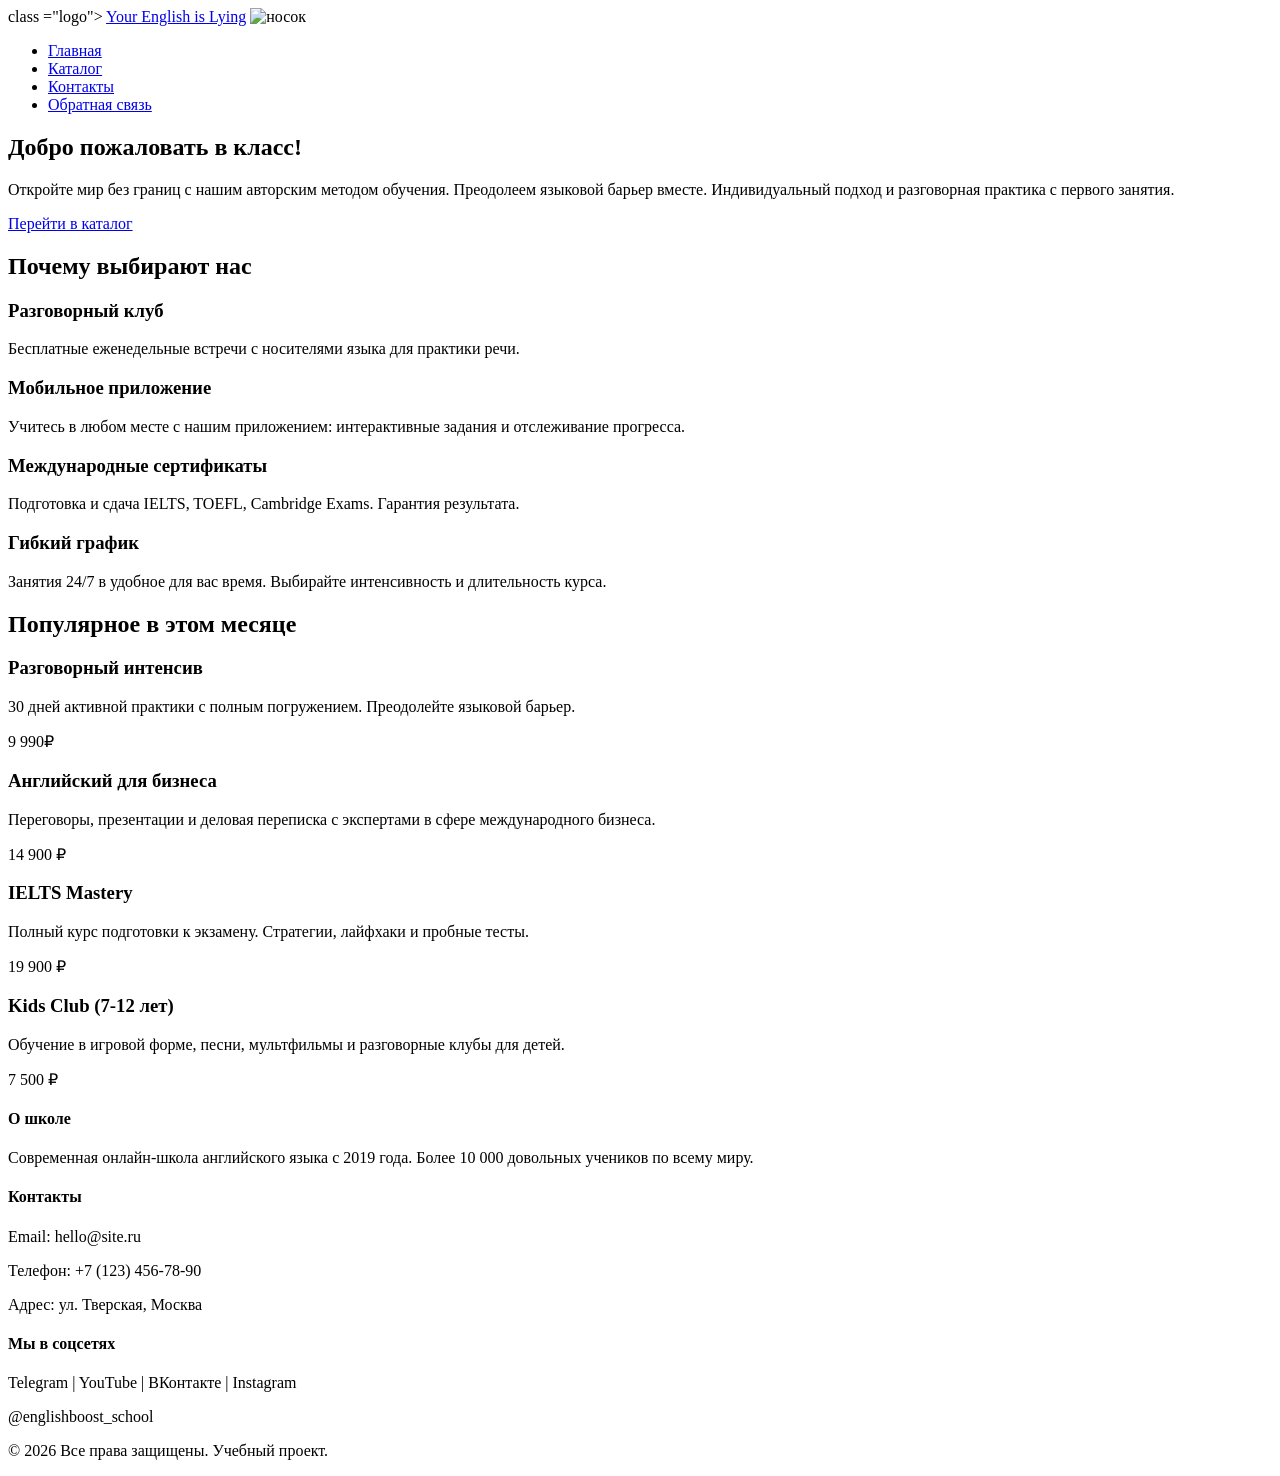
==== index/index.html @ 938558bb "Добавил свою тему на главную страницу и создал страницу Каталога" ====
<!DOCTYPE html>
<html lang="ru">
<head>
    <meta charset="UTF-8">
    <meta name="viewport" content="width=device-width, initial-scale=1.0, viewport-fit=cover">
    <title>Главная страница</title>
    <link rel="stylesheet" href="style.css">
</head>
<body>
    <header>
        <div> class ="logo">
            <a href="index.html">Your English is Lying</a>
            <img src="C:\Users\rdd\Desktop\sitet\index\img\sinonim.org_2026-06-08 10_24_40.jpeg" alt="носок" height="200px" width="200px">
            <nav>
                <ul>
                    <li><a href="index.html">Главная</a></li>
                    <li><a href="catalog.html">Каталог</a></li>
                    <li><a href="contacts.html">Контакты</a></li>
                    <li><a href="feedback.html">Обратная связь</a></li>
                </ul>
            </nav>
        </div>
    </header>

    <main>
        <section>
            <div>
                <h1>Добро пожаловать в класс!</h1>
                <p>Откройте мир без границ с нашим авторским методом обучения. Преодолеем языковой барьер вместе. Индивидуальный подход и разговорная практика с первого занятия.</p>
                <a href="catalog.html">Перейти в каталог</a>
            </div>
        </section>

        <section>
            <div>
                <h2>Почему выбирают нас</h2>
                <div>
                    <div>
                        <div></div>
                        <h3>Разговорный клуб</h3>
                        <p>Бесплатные еженедельные встречи с носителями языка для практики речи.</p>
                    </div>
                    <div>
                        <div></div>
                        <h3>Мобильное приложение</h3>
                        <p>Учитесь в любом месте с нашим приложением: интерактивные задания и отслеживание прогресса.</p>
                    </div>
                    <div>
                        <div></div>
                        <h3>Международные сертификаты</h3>
                        <p>Подготовка и сдача IELTS, TOEFL, Cambridge Exams. Гарантия результата.</p>
                    </div>
                    <div>
                        <div></div>
                        <h3>Гибкий график</h3>
                        <p>Занятия 24/7 в удобное для вас время. Выбирайте интенсивность и длительность курса.</p>
                    </div>
                </div>
            </div>
        </section>

        <section>
            <div>
                <h2>Популярное в этом месяце</h2>
                <div>
                    <div>
                        <div></div>
                        <div>
                            <h3>Разговорный интенсив</h3>
                            <p>30 дней активной практики с полным погружением. Преодолейте языковой барьер.</p>
                            <div>9 990₽</div>
                        </div>
                    </div>
                    <div>
                        <div></div>
                        <div>
                            <h3>Английский для бизнеса</h3>
                            <p>Переговоры, презентации и деловая переписка с экспертами в сфере международного бизнеса.</p>
                            <div>14 900 ₽</div>
                        </div>
                    </div>
                    <div>
                        <div></div>
                        <div>
                            <h3>IELTS Mastery</h3>
                            <p>Полный курс подготовки к экзамену. Стратегии, лайфхаки и пробные тесты.</p>
                            <div>19 900 ₽</div>
                        </div>
                    </div>
                    <div>
                        <div></div>
                        <div>
                            <h3>Kids Club (7-12 лет)</h3>
                            <p>Обучение в игровой форме, песни, мультфильмы и разговорные клубы для детей.</p>
                            <div>7 500 ₽</div>
                        </div>
                    </div>
                </div>
            </div>
        </section>
    </main>

    <footer>
        <div>
            <div>
                <h4>О школе</h4>
                <p>Современная онлайн-школа английского языка с 2019 года. Более 10 000 довольных учеников по всему миру.</p>
            </div>
            <div>
                <h4>Контакты</h4>
                <p>Email: hello@site.ru</p>
                <p>Телефон: +7 (123) 456-78-90</p>
                <p>Адрес: ул. Тверская, Москва</p>
            </div>
            <div class="footer-section">
                <h4>Мы в соцсетях</h4>
                <p>Telegram | YouTube | ВКонтакте | Instagram</p>
                <p>@englishboost_school</p>
            </div>
        </div>
        <div>
            <p>&copy; 2026 Все права защищены. Учебный проект.</p>
        </div>
    </footer>
</body>
</html>
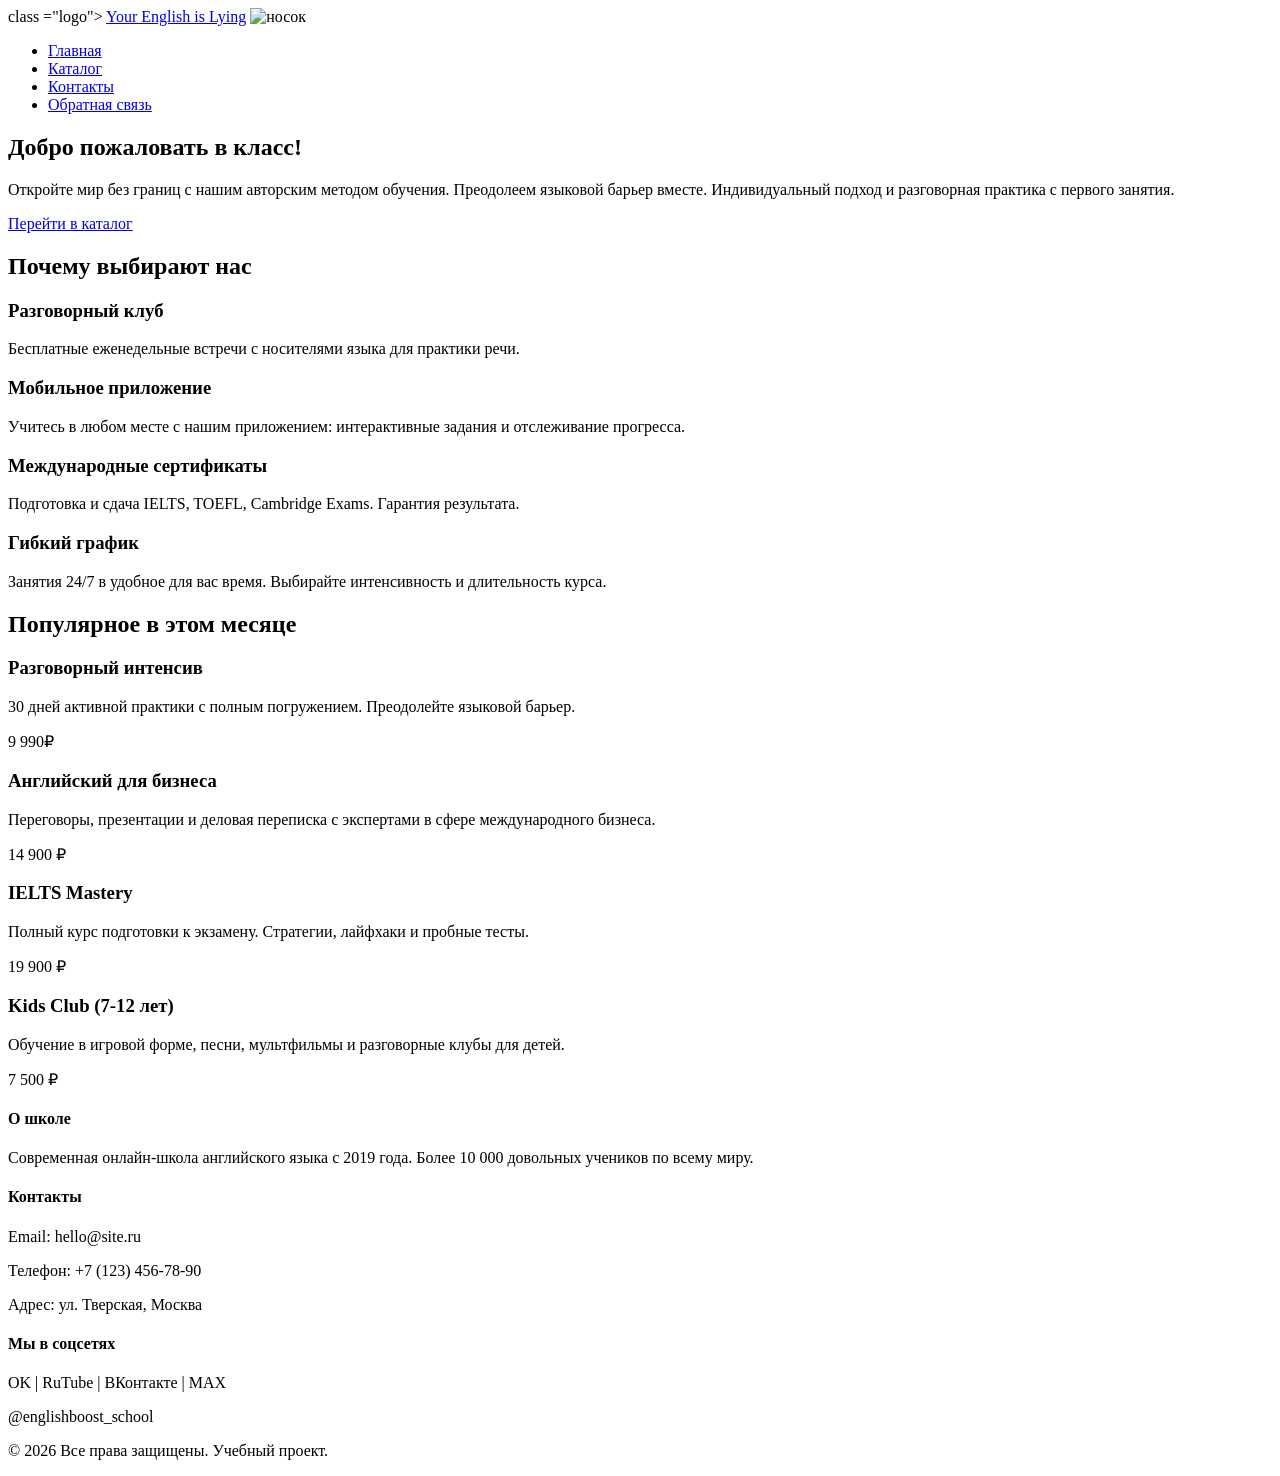
==== commit 90df71f6: "ПР 1-3" ====
--- a/index/index.html
+++ b/index/index.html
@@ -10,7 +10,7 @@
     <header>
         <div> class ="logo">
             <a href="index.html">Your English is Lying</a>
-            <img src="C:\Users\rdd\Desktop\sitet\index\img\sinonim.org_2026-06-08 10_24_40.jpeg" alt="носок" height="200px" width="200px">
+            <img src="C:\Users\rdd\Desktop\sitet\index\img\gpt-image-2_Говорящий_носок_да_носок_с_нарисованными_гл-0.jpg" alt="носок" height="200px" width="200px">
             <nav>
                 <ul>
                     <li><a href="index.html">Главная</a></li>
@@ -114,7 +114,7 @@
             </div>
             <div class="footer-section">
                 <h4>Мы в соцсетях</h4>
-                <p>Telegram | YouTube | ВКонтакте | Instagram</p>
+                <p>OK | RuTube | ВКонтакте | MAX </p>
                 <p>@englishboost_school</p>
             </div>
         </div>
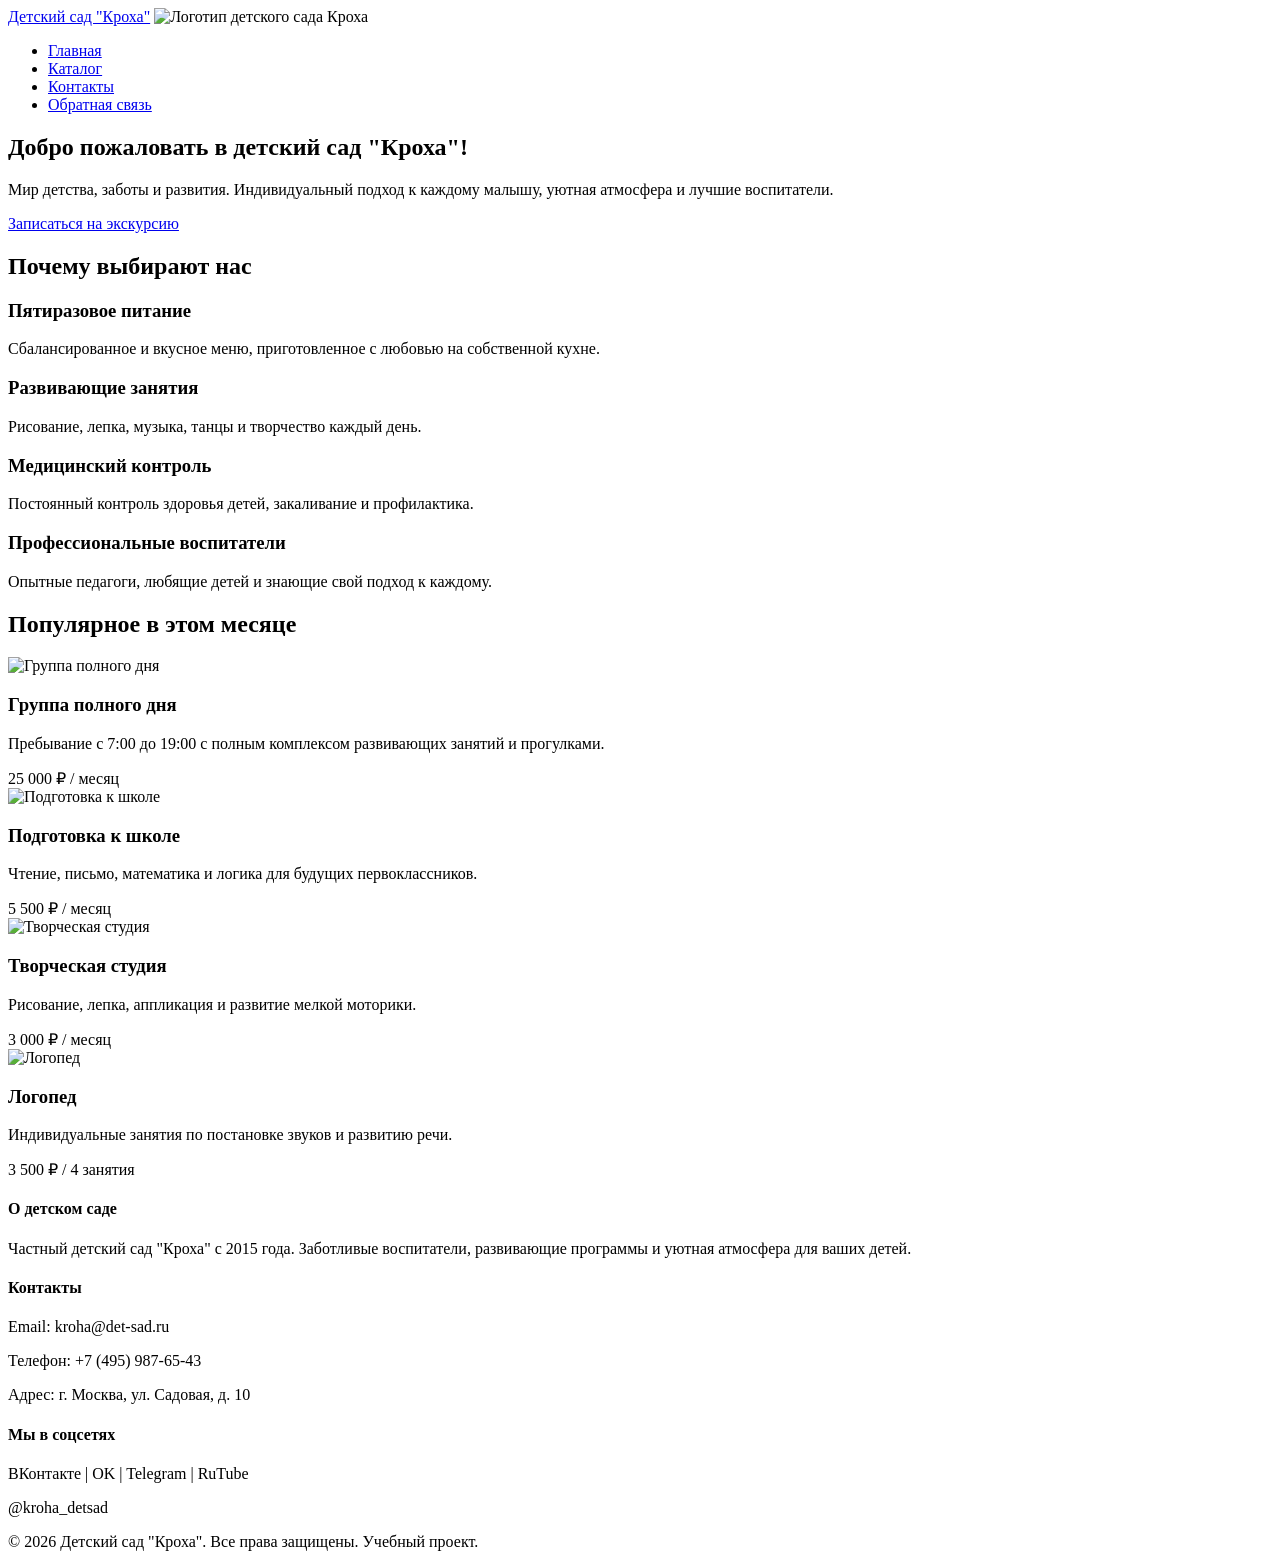
==== commit a4a33cb6: "ПР2-1" ====
--- a/index/index.html
+++ b/index/index.html
@@ -3,14 +3,14 @@
 <head>
     <meta charset="UTF-8">
     <meta name="viewport" content="width=device-width, initial-scale=1.0, viewport-fit=cover">
-    <title>Главная страница</title>
+    <title>Главная страница | Детский сад "Кроха"</title>
     <link rel="stylesheet" href="style.css">
 </head>
 <body>
     <header>
-        <div> class ="logo">
-            <a href="index.html">Your English is Lying</a>
-            <img src="C:\Users\rdd\Desktop\sitet\index\img\gpt-image-2_Говорящий_носок_да_носок_с_нарисованными_гл-0.jpg" alt="носок" height="200px" width="200px">
+        <div class="logo">
+            <a href="index.html">Детский сад "Кроха"</a>
+            <img src="C:\Users\rdd\Desktop\sitet\index\img\gpt-image-2_Говорящий_носок_да_носок_с_нарисованными_гл-0.jpg" alt="Логотип детского сада Кроха" height="200px" width="200px">
             <nav>
                 <ul>
                     <li><a href="index.html">Главная</a></li>
@@ -23,76 +23,76 @@
     </header>
 
     <main>
-        <section>
-            <div>
-                <h1>Добро пожаловать в класс!</h1>
-                <p>Откройте мир без границ с нашим авторским методом обучения. Преодолеем языковой барьер вместе. Индивидуальный подход и разговорная практика с первого занятия.</p>
-                <a href="catalog.html">Перейти в каталог</a>
+        <section class="hero">
+            <div class="container">
+                <h1>Добро пожаловать в детский сад "Кроха"!</h1>
+                <p>Мир детства, заботы и развития. Индивидуальный подход к каждому малышу, уютная атмосфера и лучшие воспитатели.</p>
+                <a href="catalog.html" class="btn-primary">Записаться на экскурсию</a>
             </div>
         </section>
 
-        <section>
-            <div>
+        <section class="features">
+            <div class="container">
                 <h2>Почему выбирают нас</h2>
-                <div>
-                    <div>
-                        <div></div>
-                        <h3>Разговорный клуб</h3>
-                        <p>Бесплатные еженедельные встречи с носителями языка для практики речи.</p>
+                <div class="features-grid">
+                    <div class="feature-card">
+                        <div class="feature-icon"></div>
+                        <h3>Пятиразовое питание</h3>
+                        <p>Сбалансированное и вкусное меню, приготовленное с любовью на собственной кухне.</p>
                     </div>
-                    <div>
-                        <div></div>
-                        <h3>Мобильное приложение</h3>
-                        <p>Учитесь в любом месте с нашим приложением: интерактивные задания и отслеживание прогресса.</p>
+                    <div class="feature-card">
+                        <div class="feature-icon"></div>
+                        <h3>Развивающие занятия</h3>
+                        <p>Рисование, лепка, музыка, танцы и творчество каждый день.</p>
                     </div>
-                    <div>
-                        <div></div>
-                        <h3>Международные сертификаты</h3>
-                        <p>Подготовка и сдача IELTS, TOEFL, Cambridge Exams. Гарантия результата.</p>
+                    <div class="feature-card">
+                        <div class="feature-icon"></div>
+                        <h3>Медицинский контроль</h3>
+                        <p>Постоянный контроль здоровья детей, закаливание и профилактика.</p>
                     </div>
-                    <div>
-                        <div></div>
-                        <h3>Гибкий график</h3>
-                        <p>Занятия 24/7 в удобное для вас время. Выбирайте интенсивность и длительность курса.</p>
+                    <div class="feature-card">
+                        <div class="feature-icon"></div>
+                        <h3>Профессиональные воспитатели</h3>
+                        <p>Опытные педагоги, любящие детей и знающие свой подход к каждому.</p>
                     </div>
                 </div>
             </div>
         </section>
 
-        <section>
-            <div>
+        <section class="popular">
+            <div class="container">
                 <h2>Популярное в этом месяце</h2>
-                <div>
-                    <div>
-                        <div></div>
-                        <div>
-                            <h3>Разговорный интенсив</h3>
-                            <p>30 дней активной практики с полным погружением. Преодолейте языковой барьер.</p>
-                            <div>9 990₽</div>
+                <div class="popular-grid">
+                    <div class="product-card">
+                        <img src="C:\Users\rdd\Desktop\sitet\index\img\m1000x1000.jfif" alt="Группа полного дня">
+                        <div class="product-info">
+                            <h3>Группа полного дня</h3>
+                            <p>Пребывание с 7:00 до 19:00 с полным комплексом развивающих занятий и прогулками.</p>
+                            <div class="price">25 000 ₽ / месяц</div>
                         </div>
                     </div>
-                    <div>
-                        <div></div>
-                        <div>
-                            <h3>Английский для бизнеса</h3>
-                            <p>Переговоры, презентации и деловая переписка с экспертами в сфере международного бизнеса.</p>
-                            <div>14 900 ₽</div>
+                    <div class="product-card">
+                        <img src="C:\Users\rdd\Desktop\sitet\index\img\26336.png" alt="Подготовка к школе">
+                        <div class="product-info">
+                            <h3>Подготовка к школе</h3>
+                            <p>Чтение, письмо, математика и логика для будущих первоклассников.</p>
+                            <div class="price">5 500 ₽ / месяц</div>
                         </div>
                     </div>
-                    <div>
-                        <div></div>
-                        <div>
-                            <h3>IELTS Mastery</h3>
-                            <p>Полный курс подготовки к экзамену. Стратегии, лайфхаки и пробные тесты.</p>
-                            <div>19 900 ₽</div>
+                    <div class="product-card">
+                        <img src="C:\Users\rdd\Desktop\sitet\index\img\business-english.jpg" alt="Творческая студия">
+                        <div class="product-info">
+                            <h3>Творческая студия</h3>
+                            <p>Рисование, лепка, аппликация и развитие мелкой моторики.</p>
+                            <div class="price">3 000 ₽ / месяц</div>
                         </div>
                     </div>
-                    <div>
-                        <div></div>
-                        <div>
-                            <h3>Kids Club (7-12 лет)</h3>
-                            <p>Обучение в игровой форме, песни, мультфильмы и разговорные клубы для детей.</p>
-                            <div>7 500 ₽</div>
+                    <div class="product-card">
+                        <img src="C:\Users\rdd\Desktop\sitet\index\img\cambridge_2.jpg" alt="Логопед">
+                        <div class="product-info">
+                            <h3>Логопед</h3>
+                            <p>Индивидуальные занятия по постановке звуков и развитию речи.</p>
+                            <div class="price">3 500 ₽ / 4 занятия</div>
                         </div>
                     </div>
                 </div>
@@ -101,26 +101,26 @@
     </main>
 
     <footer>
-        <div>
-            <div>
-                <h4>О школе</h4>
-                <p>Современная онлайн-школа английского языка с 2019 года. Более 10 000 довольных учеников по всему миру.</p>
+        <div class="footer-container">
+            <div class="footer-section">
+                <h4>О детском саде</h4>
+                <p>Частный детский сад "Кроха" с 2015 года. Заботливые воспитатели, развивающие программы и уютная атмосфера для ваших детей.</p>
             </div>
-            <div>
+            <div class="footer-section">
                 <h4>Контакты</h4>
-                <p>Email: hello@site.ru</p>
-                <p>Телефон: +7 (123) 456-78-90</p>
-                <p>Адрес: ул. Тверская, Москва</p>
+                <p>Email: kroha@det-sad.ru</p>
+                <p>Телефон: +7 (495) 987-65-43</p>
+                <p>Адрес: г. Москва, ул. Садовая, д. 10</p>
             </div>
             <div class="footer-section">
                 <h4>Мы в соцсетях</h4>
-                <p>OK | RuTube | ВКонтакте | MAX </p>
-                <p>@englishboost_school</p>
+                <p>ВКонтакте | OK | Telegram | RuTube</p>
+                <p>@kroha_detsad</p>
             </div>
         </div>
-        <div>
-            <p>&copy; 2026 Все права защищены. Учебный проект.</p>
+        <div class="footer-bottom">
+            <p>&copy; 2026 Детский сад "Кроха". Все права защищены. Учебный проект.</p>
         </div>
     </footer>
 </body>
-</html>
+</html>
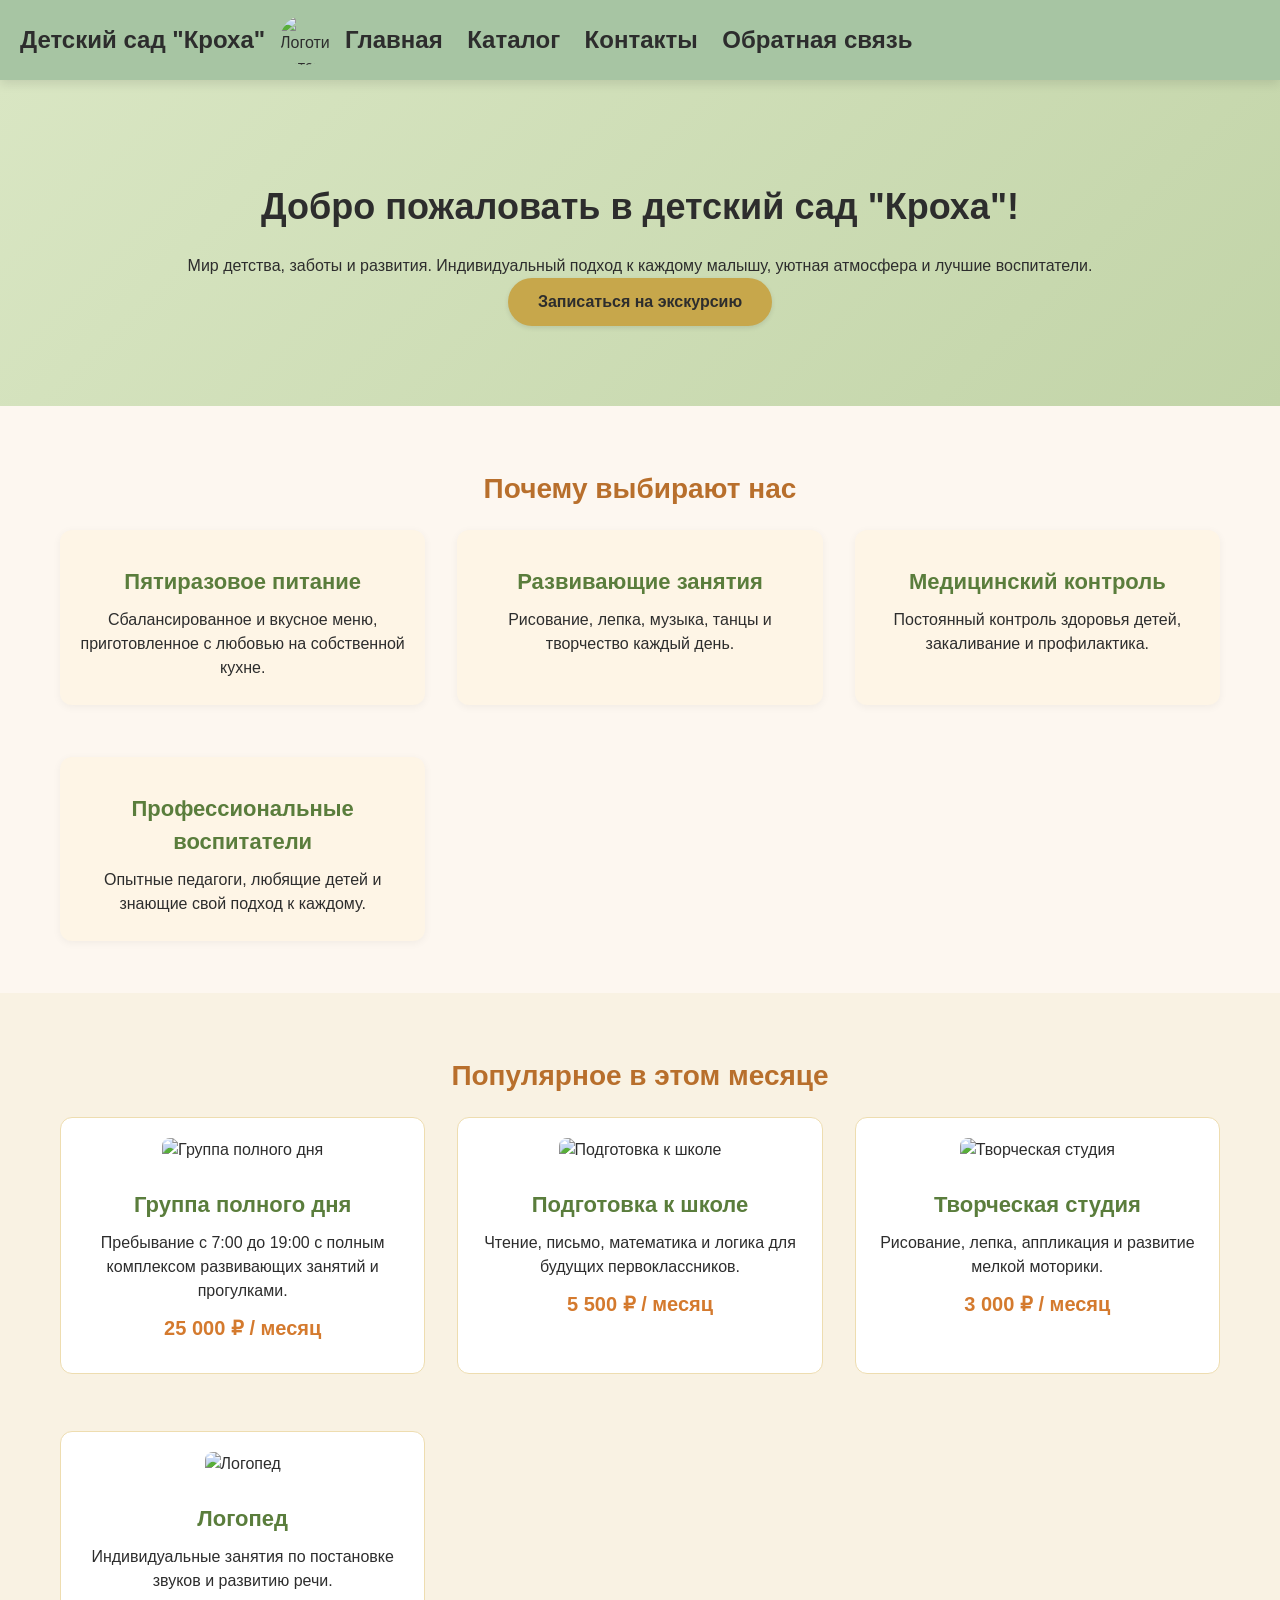
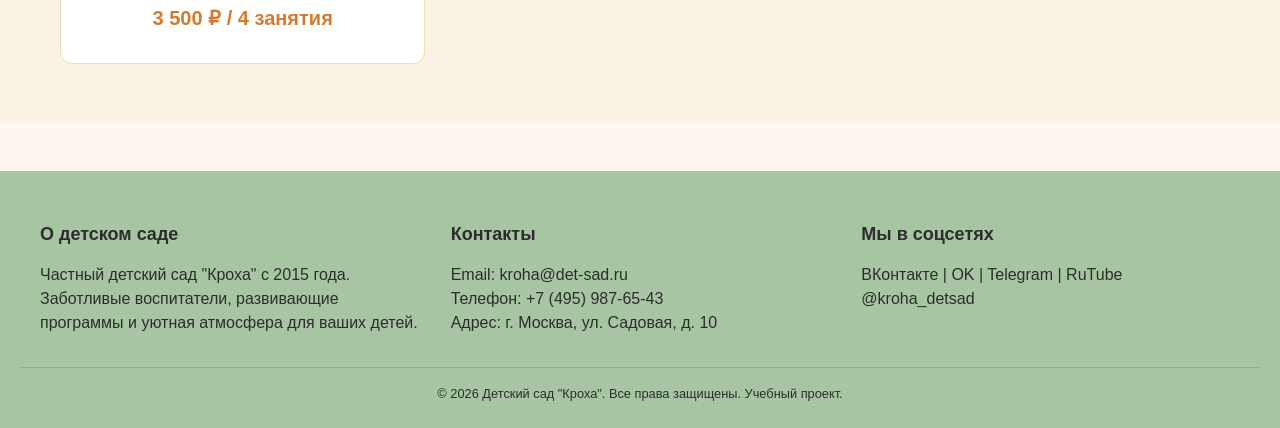
==== commit 11e531e8: "ПР2-3" ====
--- a/index/index.html
+++ b/index/index.html
@@ -10,7 +10,7 @@
     <header>
         <div class="logo">
             <a href="index.html">Детский сад "Кроха"</a>
-            <img src="C:\Users\rdd\Desktop\sitet\index\img\gpt-image-2_Говорящий_носок_да_носок_с_нарисованными_гл-0.jpg" alt="Логотип детского сада Кроха" height="200px" width="200px">
+            <img src="C:\Users\rdd\Desktop\sitet\index\img\gpt-image-2_Говорящий_носок_да_носок_с_нарисованными_гл-0.jpg" alt="Логотип детского сада Кроха">
             <nav>
                 <ul>
                     <li><a href="index.html">Главная</a></li>
--- a/index/style.css
+++ b/index/style.css
@@ -0,0 +1,374 @@
+* {
+    margin: 0;
+    padding: 0;
+    box-sizing: border-box;
+}
+
+body {
+    font-family: Arial, Helvetica, sans-serif;
+    font-size: 16px;
+    color: #2d2d2d;  /* тёмно-серый для читаемости */
+    background-color: #FDF7F0;  /* лёгкий сливочный */
+    line-height: 1.5;
+    margin: 0;
+    padding: 0;
+}
+
+h1 {
+    font-size: 36px;
+    color: #D47A2E;  /* мягкий оранжевый */
+    text-align: center;
+    margin-top: 20px;
+    margin-bottom: 20px;
+}
+
+h2 {
+    font-size: 28px;
+    color: #B86F2C;
+    text-align: center;
+    margin-top: 30px;
+    margin-bottom: 20px;
+}
+
+h3 {
+    font-size: 22px;
+    color: #5A7D3C;  /* оливково-зелёный, спокойный */
+    margin-top: 10px;
+    margin-bottom: 10px;
+}
+
+h4 {
+    font-size: 18px;
+    color: #7C8E5A;
+    margin-top: 10px;
+    margin-bottom: 10px;
+}
+
+header {
+    background-color: #A7C5A3;  /* приятный фисташковый */
+    padding: 15px 20px;
+    box-shadow: 0 4px 10px rgba(0, 0, 0, 0.1);
+    position: sticky;
+    top: 0;
+    display: flex;
+    justify-content: space-between;
+    align-items: center;
+    flex-wrap: wrap;
+    gap: 1rem;
+}
+
+.logo {
+    display: flex;
+    align-items: center;
+    gap: 15px;
+}
+
+.logo a:first-child {
+    font-size: 24px;
+    color: #2d2d2d;
+    text-decoration: none;
+    font-weight: bold;
+}
+
+.logo img {
+    width: 50px;
+    height: 50px;
+    object-fit: cover;
+    border-radius: 50%;
+}
+
+header a {
+    color: #2d2d2d;
+    text-decoration: none;
+    font-weight: bold;
+}
+
+nav ul {
+    list-style: none;
+    margin: 0;
+    padding: 0;
+}
+
+nav ul li {
+    display: inline-block;
+    margin-right: 20px;
+}
+
+nav ul li a:hover {
+    text-decoration: underline;
+}
+
+.container {
+    max-width: 1200px;
+    margin: 0 auto;
+    padding: 0 20px;
+}
+
+.hero {
+    background: linear-gradient(135deg, #D9E6C3, #C2D4A8);  /* нежно-салатовый градиент */
+    padding: 80px 0;
+    text-align: center;
+    color: #2d2d2d;
+    margin-top: 0;
+}
+
+.hero h1, .hero p {
+    color: #2d2d2d;
+}
+
+.btn, button, .button, .btn-primary {
+    display: inline-block;
+    background-color: #E7B45A;  /* мягкий жёлто-песочный */
+    color: #2d2d2d;
+    padding: 12px 30px;
+    border: none;
+    border-radius: 30px;
+    text-decoration: none;
+    font-weight: bold;
+    font-size: 16px;
+    transition: all 0.25s ease;
+    box-shadow: 0 2px 5px rgba(0, 0, 0, 0.1);
+    cursor: pointer;
+}
+
+.btn:hover, button:hover, .button:hover, .btn-primary:hover {
+    background-color: #D4A244;
+    box-shadow: 0 4px 10px rgba(0, 0, 0, 0.15);
+}
+
+.btn:active, button:active, .button:active, .btn-primary:active {
+    transform: scale(0.97);
+}
+
+.btn-primary {
+    background-color: #C7A74B;
+}
+
+.btn-primary:hover {
+    background-color: #B8973A;
+}
+
+.btn-card {
+    display: inline-block;
+    background-color: #E7B45A;
+    color: #2d2d2d;
+    padding: 10px 25px;
+    border: none;
+    border-radius: 25px;
+    text-decoration: none;
+    font-weight: bold;
+    font-size: 14px;
+    transition: all 0.3s ease;
+    cursor: pointer;
+    margin-top: 15px;
+    box-shadow: 0 2px 5px rgba(0, 0, 0, 0.1);
+}
+
+.btn-card:hover {
+    background-color: #D4A244;
+    transform: translateY(-2px);
+    box-shadow: 0 4px 10px rgba(0, 0, 0, 0.15);
+}
+
+.btn-card:active {
+    transform: translateY(0);
+}
+
+.features {
+    padding: 2rem 0;
+    background-color: #FDF7F0;
+}
+
+.features-grid, .popular-grid, .catalog-grid {
+    display: grid;
+    grid-template-columns: repeat(auto-fit, minmax(280px, 1fr));
+    gap: 2rem;
+}
+
+.feature-card {
+    background-color: #FEF5E6;
+    padding: 25px 20px;
+    border-radius: 12px;
+    text-align: center;
+    margin-bottom: 20px;
+    box-shadow: 0 2px 8px rgba(0, 0, 0, 0.05);
+    transition: transform 0.2s, box-shadow 0.2s;
+}
+
+.feature-card:hover {
+    transform: translateY(-3px);
+    box-shadow: 0 6px 16px rgba(0, 0, 0, 0.1);
+}
+
+.feature-icon {
+    font-size: 40px;
+    margin-bottom: 10px;
+}
+
+.popular {
+    padding: 2rem 0;
+    background-color: #F9F2E3;
+}
+
+.product-card {
+    background-color: #FFFFFF;
+    border: 1px solid #EEDDB0;
+    border-radius: 12px;
+    padding: 20px;
+    margin-bottom: 25px;
+    text-align: center;
+    transition: transform 0.2s, box-shadow 0.2s;
+}
+
+.product-card:hover {
+    background: linear-gradient(to bottom, #FFFFFF, #FEF9EF);
+    box-shadow: 0 10px 25px rgba(0, 0, 0, 0.15);
+    transform: translateY(-5px);
+}
+
+.product-card img {
+    width: 100%;
+    height: 180px;
+    object-fit: cover;
+    border-radius: 8px;
+}
+
+.product-info {
+    padding: 1rem 0 0;
+}
+
+.price {
+    font-size: 20px;
+    font-weight: bold;
+    color: #D47A2E;
+    margin: 10px 0;
+}
+
+.catalog-header {
+    background: linear-gradient(135deg, #D9E6C3, #C2D4A8);
+    color: #2d2d2d;
+    padding: 3rem 0;
+    text-align: center;
+    margin-top: 0;
+}
+
+.catalog-header h1 {
+    color: #2d2d2d;
+    margin-bottom: 1rem;
+}
+
+.catalog-section {
+    padding: 2rem 0;
+    background-color: #FDF7F0;
+}
+
+.catalog-card {
+    background: #FFF;
+    border-radius: 12px;
+    overflow: hidden;
+    transition: transform 0.3s, box-shadow 0.3s;
+    box-shadow: 0 2px 10px rgba(0, 0, 0, 0.1);
+    display: flex;
+    flex-direction: column;
+}
+
+.catalog-card:hover {
+    transform: translateY(-5px);
+    box-shadow: 0 10px 20px rgba(0, 0, 0, 0.1);
+}
+
+.card-image {
+    width: 100%;
+    height: 180px;
+    overflow: hidden;
+    display: flex;
+    align-items: center;
+    justify-content: center;
+    background-color: #F2E6D0;
+}
+
+.card-image img {
+    width: 100%;
+    height: 180px;
+    object-fit: cover;
+    object-position: center;
+    display: block;
+}
+
+.card-content {
+    padding: 1.5rem;
+    flex-grow: 1;
+    display: flex;
+    flex-direction: column;
+}
+
+.card-content h3 {
+    color: #5A7D3C;
+    margin-bottom: 0.75rem;
+    font-size: 1.2rem;
+}
+
+.card-content p {
+    color: #4a4a4a;
+    margin-bottom: 1rem;
+    font-size: 0.9rem;
+    flex-grow: 1;
+}
+
+footer {
+    background: #A7C5A3;
+    color: #2d2d2d;
+    padding: 40px 20px 25px;
+    margin-top: 50px;
+}
+
+.footer-container {
+    max-width: 1200px;
+    margin: 0 auto;
+    display: grid;
+    grid-template-columns: repeat(auto-fit, minmax(250px, 1fr));
+    gap: 2rem;
+}
+
+.footer-section h4 {
+    color: #2d2d2d;
+    margin-bottom: 15px;
+    font-size: 18px;
+}
+
+.footer-bottom {
+    text-align: center;
+    margin-top: 2rem;
+    padding-top: 1rem;
+    border-top: 1px solid #8DAF88;
+    font-size: 0.8rem;
+}
+
+@media (max-width: 768px) {
+    header {
+        flex-direction: column;
+        text-align: center;
+    }
+    
+    nav ul li {
+        display: block;
+        margin: 5px 0;
+    }
+    
+    .features-grid, .popular-grid, .catalog-grid {
+        grid-template-columns: 1fr;
+    }
+    
+    .footer-container {
+        grid-template-columns: 1fr;
+        text-align: center;
+    }
+    
+    .card-image {
+        height: 160px;
+    }
+    
+    .card-image img {
+        height: 160px;
+    }
+}
